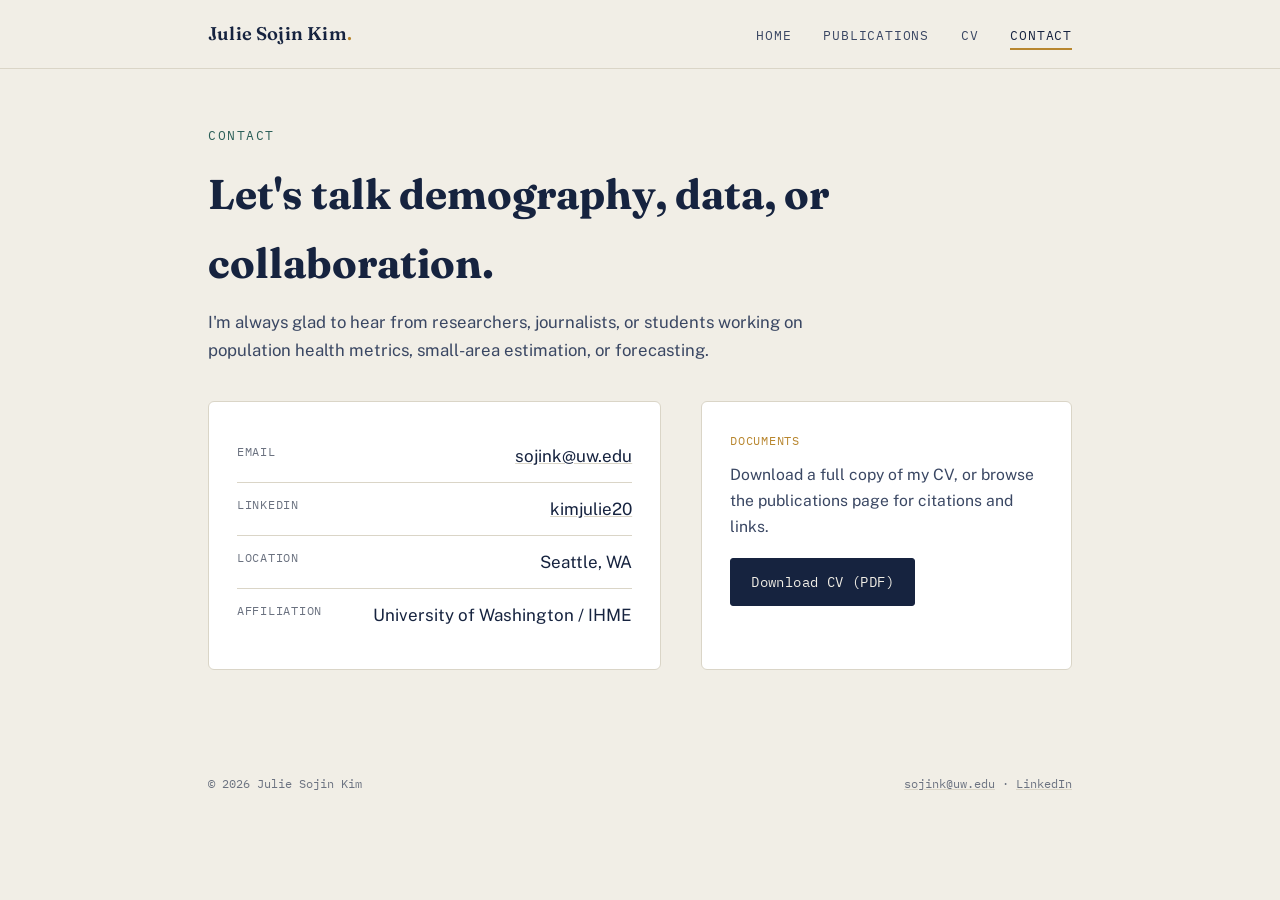
==== contact.html @ de845c41 "Initial site" ====
<!doctype html>
<html lang="en">
<head>
<meta charset="utf-8">
<meta name="viewport" content="width=device-width, initial-scale=1">
<title>Contact — Julie Sojin Kim</title>
<meta name="description" content="Get in touch with Julie Sojin Kim.">
<link rel="preconnect" href="https://fonts.googleapis.com">
<link rel="preconnect" href="https://fonts.gstatic.com" crossorigin>
<link href="https://fonts.googleapis.com/css2?family=Fraunces:ital,opsz,wght@0,9..144,500;0,9..144,600;1,9..144,500&family=Public+Sans:wght@400;500;600&family=IBM+Plex+Mono:wght@400;500&display=swap" rel="stylesheet">
<link rel="stylesheet" href="assets/css/style.css">
</head>
<body>
<a class="skip-link" href="#main">Skip to content</a>

<header class="site-header">
  <div class="wrap">
    <a class="brand" href="index.html">Julie Sojin Kim<span>.</span></a>
    <button class="nav-toggle" aria-expanded="false" aria-controls="main-nav">Menu</button>
    <nav class="main-nav" id="main-nav">
      <ul>
        <li><a href="index.html">Home</a></li>
        <li><a href="publications.html">Publications</a></li>
        <li><a href="cv.html">CV</a></li>
        <li><a href="contact.html" aria-current="page">Contact</a></li>
      </ul>
    </nav>
  </div>
</header>

<main id="main">
  <section class="section" style="padding-top:56px;">
    <div class="wrap">
      <p class="eyebrow">Contact</p>
      <h1 style="font-family:var(--font-display); font-size:clamp(2rem,4vw,2.6rem); margin:0 0 12px;">Let's talk demography, data, or collaboration.</h1>
      <p class="lede">I'm always glad to hear from researchers, journalists, or students working on population health metrics, small-area estimation, or forecasting.</p>

      <div class="contact-grid" style="margin-top:36px;">
        <div class="contact-card">
          <ul class="contact-list">
            <li><span class="label">Email</span><span class="value"><a href="mailto:sojink@uw.edu">sojink@uw.edu</a></span></li>
            <li><span class="label">LinkedIn</span><span class="value"><a href="https://www.linkedin.com/in/kimjulie20" target="_blank" rel="noopener">kimjulie20</a></span></li>
            <li><span class="label">Location</span><span class="value">Seattle, WA</span></li>
            <li><span class="label">Affiliation</span><span class="value">University of Washington / IHME</span></li>
          </ul>
        </div>
        <div class="contact-card">
          <p style="margin:0 0 12px; font-family:var(--font-mono); font-size:0.78rem; letter-spacing:0.06em; text-transform:uppercase; color:var(--gold);">Documents</p>
          <p class="lede" style="font-size:0.98rem; margin-bottom:18px;">Download a full copy of my CV, or browse the publications page for citations and links.</p>
          <a class="btn btn-primary" href="assets/cv/Julie_Sojin_Kim_CV.pdf">Download CV (PDF)</a>
        </div>
      </div>
    </div>
  </section>
</main>

<footer class="site-footer">
  <div class="wrap">
    <span>© 2026 Julie Sojin Kim</span>
    <span><a href="mailto:sojink@uw.edu">sojink@uw.edu</a> · <a href="https://www.linkedin.com/in/kimjulie20" target="_blank" rel="noopener">LinkedIn</a></span>
  </div>
</footer>

<script src="assets/js/main.js"></script>
</body>
</html>
---- assets/css/style.css ----
/* ============================================================
   Julie Sojin Kim — academic site
   Tokens
   ============================================================ */
:root {
  --ink: #16233F;
  --ink-soft: #3A4763;
  --paper: #F1EEE6;
  --paper-raise: #FFFFFF;
  --gold: #B8862E;
  --gold-soft: #E4CFA0;
  --teal: #2B5F58;
  --teal-soft: #CFE0DB;
  --line: #DAD5C7;
  --muted: #6B7280;
  --shadow: 0 1px 2px rgba(22,35,63,0.06), 0 8px 24px rgba(22,35,63,0.06);

  --font-display: "Fraunces", "Iowan Old Style", serif;
  --font-body: "Public Sans", -apple-system, BlinkMacSystemFont, "Segoe UI", sans-serif;
  --font-mono: "IBM Plex Mono", ui-monospace, SFMono-Regular, monospace;

  --maxw: 920px;
}

* { box-sizing: border-box; }
html { scroll-behavior: smooth; }

body {
  margin: 0;
  background: var(--paper);
  color: var(--ink);
  font-family: var(--font-body);
  font-size: 17px;
  line-height: 1.65;
  -webkit-font-smoothing: antialiased;
}

img { max-width: 100%; display: block; }
a { color: inherit; }

.wrap {
  max-width: var(--maxw);
  margin: 0 auto;
  padding: 0 28px;
}

/* ============================================================
   Skip link / focus
   ============================================================ */
.skip-link {
  position: absolute;
  left: -999px;
  top: 0;
  background: var(--ink);
  color: var(--paper);
  padding: 10px 16px;
  z-index: 100;
}
.skip-link:focus { left: 12px; top: 12px; }

:focus-visible {
  outline: 2px solid var(--teal);
  outline-offset: 3px;
}

/* ============================================================
   Header / nav
   ============================================================ */
.site-header {
  position: sticky;
  top: 0;
  z-index: 40;
  background: rgba(241,238,230,0.92);
  backdrop-filter: saturate(140%) blur(6px);
  border-bottom: 1px solid var(--line);
}

.site-header .wrap {
  display: flex;
  align-items: center;
  justify-content: space-between;
  height: 68px;
}

.brand {
  font-family: var(--font-display);
  font-weight: 600;
  font-size: 1.15rem;
  letter-spacing: 0.01em;
  text-decoration: none;
  color: var(--ink);
  white-space: nowrap;
}
.brand span { color: var(--gold); }

.nav-toggle {
  display: none;
  background: none;
  border: 1px solid var(--line);
  border-radius: 6px;
  padding: 8px 10px;
  font-family: var(--font-mono);
  font-size: 0.85rem;
  cursor: pointer;
  color: var(--ink);
}

.main-nav ul {
  display: flex;
  gap: 2rem;
  list-style: none;
  margin: 0;
  padding: 0;
}

.main-nav a {
  text-decoration: none;
  font-family: var(--font-mono);
  font-size: 0.82rem;
  letter-spacing: 0.06em;
  text-transform: uppercase;
  color: var(--ink-soft);
  padding-bottom: 4px;
  border-bottom: 2px solid transparent;
  transition: border-color 0.15s ease, color 0.15s ease;
}
.main-nav a:hover,
.main-nav a[aria-current="page"] {
  color: var(--ink);
  border-color: var(--gold);
}

/* ============================================================
   Hero + signature chart motif
   ============================================================ */
.hero {
  position: relative;
  padding: 88px 0 72px;
  overflow: hidden;
  border-bottom: 1px solid var(--line);
}

.hero-chart {
  position: absolute;
  inset: 0;
  width: 100%;
  height: 100%;
  z-index: 0;
  opacity: 0.55;
}

.hero .wrap { position: relative; z-index: 1; }

.eyebrow {
  font-family: var(--font-mono);
  font-size: 0.8rem;
  letter-spacing: 0.12em;
  text-transform: uppercase;
  color: var(--teal);
  margin: 0 0 14px;
}

.hero h1 {
  font-family: var(--font-display);
  font-weight: 600;
  font-size: clamp(2.6rem, 6vw, 4.2rem);
  line-height: 1.02;
  letter-spacing: -0.01em;
  margin: 0 0 18px;
}

.hero-tagline {
  font-size: 1.15rem;
  color: var(--ink-soft);
  max-width: 56ch;
  margin: 0 0 28px;
}

.hero-meta {
  display: flex;
  flex-wrap: wrap;
  gap: 10px 28px;
  font-family: var(--font-mono);
  font-size: 0.88rem;
  color: var(--muted);
  margin-bottom: 32px;
}
.hero-meta a { text-decoration: underline; text-decoration-color: var(--line); text-underline-offset: 3px; }
.hero-meta a:hover { text-decoration-color: var(--gold); }

.hero-cta { display: flex; flex-wrap: wrap; gap: 14px; }

.btn {
  display: inline-flex;
  align-items: center;
  gap: 8px;
  font-family: var(--font-mono);
  font-size: 0.85rem;
  letter-spacing: 0.03em;
  text-decoration: none;
  padding: 12px 20px;
  border-radius: 3px;
  border: 1px solid var(--ink);
  transition: transform 0.12s ease, background 0.15s ease, color 0.15s ease;
}
.btn-primary { background: var(--ink); color: var(--paper); }
.btn-primary:hover { background: var(--teal); border-color: var(--teal); transform: translateY(-1px); }
.btn-ghost { background: transparent; color: var(--ink); }
.btn-ghost:hover { background: var(--paper-raise); transform: translateY(-1px); }

.chart-caption {
  position: absolute;
  bottom: 18px;
  right: 28px;
  font-family: var(--font-mono);
  font-size: 0.68rem;
  color: var(--muted);
  opacity: 0.7;
  z-index: 1;
}

/* ============================================================
   Sections
   ============================================================ */
.section {
  padding: 64px 0;
  border-bottom: 1px solid var(--line);
}
.section:last-of-type { border-bottom: none; }
.section-alt { background: rgba(255,255,255,0.4); }

.section-head {
  display: flex;
  align-items: baseline;
  justify-content: space-between;
  gap: 20px;
  margin-bottom: 32px;
}

.section-head h2 {
  font-family: var(--font-display);
  font-weight: 600;
  font-size: 1.9rem;
  margin: 0;
}

.section-head .section-note {
  font-family: var(--font-mono);
  font-size: 0.78rem;
  color: var(--muted);
  white-space: nowrap;
}

.lede {
  font-size: 1.05rem;
  color: var(--ink-soft);
  max-width: 66ch;
  margin: 0 0 8px;
}

/* ============================================================
   Research interests grid
   ============================================================ */
.interests-grid {
  display: grid;
  grid-template-columns: 1fr 1fr;
  gap: 24px;
}
.interest-card {
  background: var(--paper-raise);
  border: 1px solid var(--line);
  border-radius: 6px;
  padding: 24px;
}
.interest-card h3 {
  font-family: var(--font-mono);
  font-size: 0.78rem;
  letter-spacing: 0.08em;
  text-transform: uppercase;
  color: var(--gold);
  margin: 0 0 12px;
}
.interest-card p { margin: 0; color: var(--ink-soft); }

/* ============================================================
   Cards: publications / positions / education
   ============================================================ */
.pub-list, .card-list {
  list-style: none;
  margin: 0;
  padding: 0;
  display: flex;
  flex-direction: column;
  gap: 18px;
}

.pub {
  padding: 20px 22px;
  background: var(--paper-raise);
  border: 1px solid var(--line);
  border-radius: 6px;
  position: relative;
}
.pub-year {
  font-family: var(--font-mono);
  font-size: 0.78rem;
  color: var(--teal);
  display: inline-block;
  margin-bottom: 6px;
}
.pub-title { font-weight: 600; margin: 0 0 6px; }
.pub-meta { color: var(--muted); font-size: 0.92rem; margin: 0; }
.pub-meta em { font-style: italic; color: var(--ink-soft); }
.badge {
  display: inline-block;
  font-family: var(--font-mono);
  font-size: 0.66rem;
  letter-spacing: 0.06em;
  text-transform: uppercase;
  color: var(--gold);
  border: 1px solid var(--gold-soft);
  background: #FBF6EC;
  padding: 2px 8px;
  border-radius: 999px;
  margin-left: 8px;
  vertical-align: middle;
}

.wip-list {
  list-style: none;
  margin: 0;
  padding: 0;
  display: flex;
  flex-direction: column;
  gap: 14px;
}
.wip-list li {
  padding-left: 20px;
  position: relative;
  color: var(--ink-soft);
}
.wip-list li::before {
  content: "";
  position: absolute;
  left: 0;
  top: 10px;
  width: 8px;
  height: 1px;
  background: var(--gold);
}

/* ============================================================
   Timeline (positions / education)
   ============================================================ */
.timeline {
  list-style: none;
  margin: 0;
  padding: 0;
  border-left: 1px solid var(--line);
}
.timeline li {
  position: relative;
  padding: 4px 0 28px 28px;
}
.timeline li::before {
  content: "";
  position: absolute;
  left: -5px;
  top: 10px;
  width: 9px;
  height: 9px;
  border-radius: 50%;
  background: var(--paper);
  border: 2px solid var(--teal);
}
.timeline li:last-child { padding-bottom: 4px; }

.tl-date {
  font-family: var(--font-mono);
  font-size: 0.78rem;
  color: var(--teal);
  display: block;
  margin-bottom: 4px;
}
.tl-org { font-weight: 600; margin: 0 0 2px; }
.tl-loc { color: var(--muted); font-size: 0.88rem; margin: 0 0 8px; }
.tl-detail { margin: 0 0 4px; color: var(--ink-soft); }
.tl-detail:last-child { margin-bottom: 0; }
.tl-sup { color: var(--muted); font-size: 0.85rem; font-style: italic; }

/* ============================================================
   Tables (awards / teaching)
   ============================================================ */
.data-table {
  width: 100%;
  border-collapse: collapse;
  font-size: 0.94rem;
}
.data-table th {
  text-align: left;
  font-family: var(--font-mono);
  font-size: 0.72rem;
  letter-spacing: 0.06em;
  text-transform: uppercase;
  color: var(--muted);
  padding: 0 14px 10px 0;
  border-bottom: 1px solid var(--line);
}
.data-table td {
  padding: 14px 14px 14px 0;
  border-bottom: 1px solid var(--line);
  vertical-align: top;
}
.data-table tr:last-child td { border-bottom: none; }
.data-table .amt, .data-table .yr { font-family: var(--font-mono); color: var(--ink-soft); white-space: nowrap; }
.data-table .org { color: var(--muted); font-size: 0.88rem; }

/* ============================================================
   CV page extras
   ============================================================ */
.cv-toolbar {
  display: flex;
  justify-content: space-between;
  align-items: center;
  flex-wrap: wrap;
  gap: 16px;
  margin-bottom: 8px;
}

.cv-subnav {
  display: flex;
  flex-wrap: wrap;
  gap: 8px 18px;
  font-family: var(--font-mono);
  font-size: 0.76rem;
  padding: 14px 0 40px;
  border-bottom: 1px solid var(--line);
}
.cv-subnav a { text-decoration: none; color: var(--muted); }
.cv-subnav a:hover { color: var(--teal); }

/* ============================================================
   Contact page
   ============================================================ */
.contact-grid {
  display: grid;
  grid-template-columns: 1.1fr 0.9fr;
  gap: 40px;
}
.contact-card {
  background: var(--paper-raise);
  border: 1px solid var(--line);
  border-radius: 6px;
  padding: 28px;
}
.contact-list { list-style: none; margin: 0; padding: 0; }
.contact-list li { padding: 12px 0; border-bottom: 1px solid var(--line); display: flex; justify-content: space-between; gap: 16px; }
.contact-list li:last-child { border-bottom: none; }
.contact-list .label { font-family: var(--font-mono); font-size: 0.76rem; text-transform: uppercase; letter-spacing: 0.06em; color: var(--muted); }
.contact-list .value a { text-decoration: underline; text-decoration-color: var(--line); }
.contact-list .value a:hover { text-decoration-color: var(--gold); }

.reflist {
  list-style: none;
  margin: 0;
  padding: 0;
  display: flex;
  flex-direction: column;
  gap: 16px;
}
.reflist li { border-bottom: 1px solid var(--line); padding-bottom: 14px; }
.reflist li:last-child { border: none; padding-bottom: 0; }
.ref-name { font-weight: 600; margin: 0; }
.ref-role { font-family: var(--font-mono); font-size: 0.74rem; color: var(--gold); text-transform: uppercase; letter-spacing: 0.05em; }
.ref-org { color: var(--muted); font-size: 0.9rem; margin: 2px 0 0; }

/* ============================================================
   Footer
   ============================================================ */
.site-footer {
  padding: 40px 0 60px;
}
.site-footer .wrap {
  display: flex;
  justify-content: space-between;
  align-items: center;
  flex-wrap: wrap;
  gap: 12px;
  font-family: var(--font-mono);
  font-size: 0.76rem;
  color: var(--muted);
}
.site-footer a { text-decoration: underline; text-decoration-color: var(--line); }
.site-footer a:hover { text-decoration-color: var(--gold); }

/* ============================================================
   Responsive
   ============================================================ */
@media (max-width: 760px) {
  .interests-grid { grid-template-columns: 1fr; }
  .contact-grid { grid-template-columns: 1fr; }
  .nav-toggle { display: inline-block; }
  .main-nav {
    position: absolute;
    top: 68px;
    left: 0;
    right: 0;
    background: var(--paper);
    border-bottom: 1px solid var(--line);
    display: none;
  }
  .main-nav.open { display: block; }
  .main-nav ul { flex-direction: column; gap: 0; padding: 8px 28px 18px; }
  .main-nav a { display: block; padding: 12px 0; border-bottom: 1px solid var(--line); }
  .data-table { font-size: 0.86rem; }
}

@media (prefers-reduced-motion: reduce) {
  html { scroll-behavior: auto; }
  * { animation: none !important; transition: none !important; }
}

/* ============================================================
   Print (used by cv-print.html)
   ============================================================ */
@media print {
  .site-header, .site-footer, .hero-chart, .chart-caption, .cv-subnav { display: none !important; }
  body { background: #fff; font-size: 12px; }
}
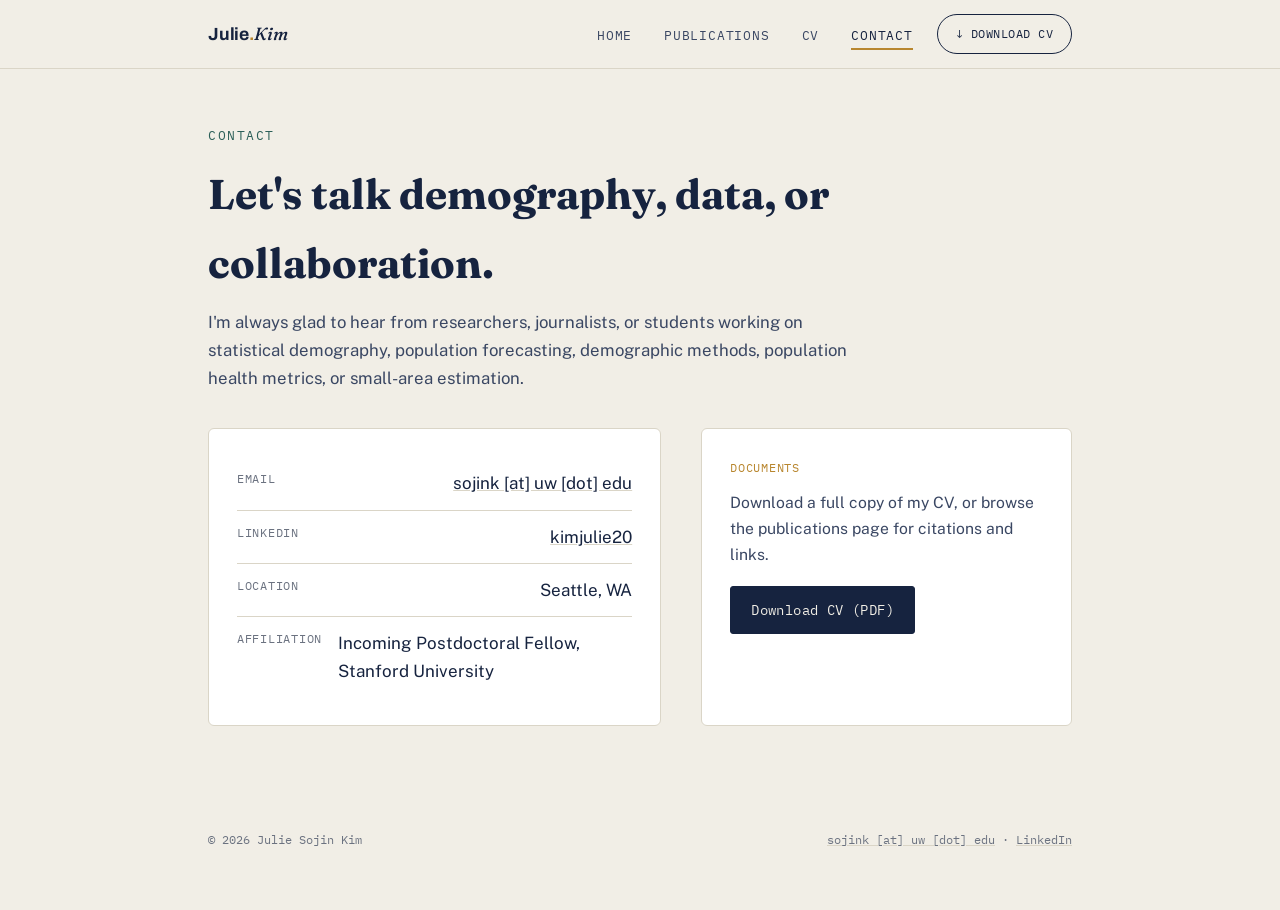
==== commit 8d56f033: "Redesign in devashish.design-inspired format" ====
--- a/contact.html
+++ b/contact.html
@@ -7,7 +7,7 @@
 <meta name="description" content="Get in touch with Julie Sojin Kim.">
 <link rel="preconnect" href="https://fonts.googleapis.com">
 <link rel="preconnect" href="https://fonts.gstatic.com" crossorigin>
-<link href="https://fonts.googleapis.com/css2?family=Fraunces:ital,opsz,wght@0,9..144,500;0,9..144,600;1,9..144,500&family=Public+Sans:wght@400;500;600&family=IBM+Plex+Mono:wght@400;500&display=swap" rel="stylesheet">
+<link href="https://fonts.googleapis.com/css2?family=Archivo:wght@700;900&family=Fraunces:ital,opsz,wght@0,9..144,500;0,9..144,600;1,9..144,500;1,9..144,600&family=Public+Sans:wght@400;500;600&family=IBM+Plex+Mono:wght@400;500&display=swap" rel="stylesheet">
 <link rel="stylesheet" href="assets/css/style.css">
 </head>
 <body>
@@ -15,16 +15,19 @@
 
 <header class="site-header">
   <div class="wrap">
-    <a class="brand" href="index.html">Julie Sojin Kim<span>.</span></a>
-    <button class="nav-toggle" aria-expanded="false" aria-controls="main-nav">Menu</button>
-    <nav class="main-nav" id="main-nav">
-      <ul>
-        <li><a href="index.html">Home</a></li>
-        <li><a href="publications.html">Publications</a></li>
-        <li><a href="cv.html">CV</a></li>
-        <li><a href="contact.html" aria-current="page">Contact</a></li>
-      </ul>
-    </nav>
+    <a class="brand" href="index.html">Julie<span class="dot">.</span><span class="brand-italic">Kim</span></a>
+    <div class="header-right">
+      <button class="nav-toggle" aria-expanded="false" aria-controls="main-nav">Menu</button>
+      <nav class="main-nav" id="main-nav">
+        <ul>
+          <li><a href="index.html">Home</a></li>
+          <li><a href="publications.html">Publications</a></li>
+          <li><a href="cv.html">CV</a></li>
+          <li><a href="contact.html" aria-current="page">Contact</a></li>
+        </ul>
+      </nav>
+      <a class="nav-cta" href="assets/cv/Julie_Sojin_Kim_CV.pdf">↓ Download CV</a>
+    </div>
   </div>
 </header>
 
@@ -33,15 +36,15 @@
     <div class="wrap">
       <p class="eyebrow">Contact</p>
       <h1 style="font-family:var(--font-display); font-size:clamp(2rem,4vw,2.6rem); margin:0 0 12px;">Let's talk demography, data, or collaboration.</h1>
-      <p class="lede">I'm always glad to hear from researchers, journalists, or students working on population health metrics, small-area estimation, or forecasting.</p>
+      <p class="lede">I'm always glad to hear from researchers, journalists, or students working on statistical demography, population forecasting, demographic methods, population health metrics, or small-area estimation.</p>
 
       <div class="contact-grid" style="margin-top:36px;">
         <div class="contact-card">
           <ul class="contact-list">
-            <li><span class="label">Email</span><span class="value"><a href="mailto:sojink@uw.edu">sojink@uw.edu</a></span></li>
+            <li><span class="label">Email</span><span class="value"><a href="mailto:sojink@uw.edu">sojink [at] uw [dot] edu</a></span></li>
             <li><span class="label">LinkedIn</span><span class="value"><a href="https://www.linkedin.com/in/kimjulie20" target="_blank" rel="noopener">kimjulie20</a></span></li>
             <li><span class="label">Location</span><span class="value">Seattle, WA</span></li>
-            <li><span class="label">Affiliation</span><span class="value">University of Washington / IHME</span></li>
+            <li><span class="label">Affiliation</span><span class="value">Incoming Postdoctoral Fellow, Stanford University</span></li>
           </ul>
         </div>
         <div class="contact-card">
@@ -57,7 +60,7 @@
 <footer class="site-footer">
   <div class="wrap">
     <span>© 2026 Julie Sojin Kim</span>
-    <span><a href="mailto:sojink@uw.edu">sojink@uw.edu</a> · <a href="https://www.linkedin.com/in/kimjulie20" target="_blank" rel="noopener">LinkedIn</a></span>
+    <span><a href="mailto:sojink@uw.edu">sojink [at] uw [dot] edu</a> · <a href="https://www.linkedin.com/in/kimjulie20" target="_blank" rel="noopener">LinkedIn</a></span>
   </div>
 </footer>
 
--- a/assets/css/style.css
+++ b/assets/css/style.css
@@ -16,6 +16,7 @@
   --shadow: 0 1px 2px rgba(22,35,63,0.06), 0 8px 24px rgba(22,35,63,0.06);
 
   --font-display: "Fraunces", "Iowan Old Style", serif;
+  --font-heavy: "Archivo", "Public Sans", sans-serif;
   --font-body: "Public Sans", -apple-system, BlinkMacSystemFont, "Segoe UI", sans-serif;
   --font-mono: "IBM Plex Mono", ui-monospace, SFMono-Regular, monospace;
 
@@ -79,19 +80,46 @@
   display: flex;
   align-items: center;
   justify-content: space-between;
+  gap: 20px;
   height: 68px;
 }
 
 .brand {
-  font-family: var(--font-display);
-  font-weight: 600;
-  font-size: 1.15rem;
-  letter-spacing: 0.01em;
+  font-family: var(--font-heavy);
+  font-weight: 700;
+  font-size: 1.1rem;
+  letter-spacing: -0.01em;
   text-decoration: none;
   color: var(--ink);
   white-space: nowrap;
 }
-.brand span { color: var(--gold); }
+.brand .brand-italic {
+  font-family: var(--font-display);
+  font-style: italic;
+  font-weight: 500;
+  letter-spacing: 0;
+}
+.brand span.dot { color: var(--gold); }
+
+.header-right { display: flex; align-items: center; gap: 24px; }
+
+.nav-cta {
+  display: inline-flex;
+  align-items: center;
+  gap: 7px;
+  font-family: var(--font-mono);
+  font-size: 0.76rem;
+  letter-spacing: 0.04em;
+  text-transform: uppercase;
+  padding: 9px 18px;
+  border-radius: 999px;
+  border: 1px solid var(--ink);
+  color: var(--ink);
+  text-decoration: none;
+  white-space: nowrap;
+  transition: background 0.15s ease, color 0.15s ease;
+}
+.nav-cta:hover { background: var(--ink); color: var(--paper); }
 
 .nav-toggle {
   display: none;
@@ -220,6 +248,198 @@
 }
 
 /* ============================================================
+   Big bold headline (heavy sans + italic serif accent)
+   ============================================================ */
+.headline-big {
+  font-family: var(--font-heavy);
+  font-weight: 900;
+  text-transform: uppercase;
+  line-height: 0.92;
+  letter-spacing: -0.015em;
+  margin: 0 0 28px;
+  color: var(--ink);
+  font-size: clamp(2.6rem, 7vw, 5.2rem);
+}
+.headline-big .accent {
+  font-family: var(--font-display);
+  font-style: italic;
+  font-weight: 500;
+  text-transform: none;
+  color: var(--gold);
+  letter-spacing: -0.01em;
+}
+
+.intro-row {
+  display: flex;
+  align-items: flex-start;
+  gap: 16px;
+  max-width: 60ch;
+  margin-bottom: 28px;
+}
+.avatar-monogram {
+  flex: none;
+  width: 48px;
+  height: 48px;
+  border-radius: 50%;
+  background: var(--ink);
+  color: var(--paper);
+  font-family: var(--font-mono);
+  font-size: 0.82rem;
+  letter-spacing: 0.02em;
+  display: flex;
+  align-items: center;
+  justify-content: center;
+  margin-top: 2px;
+}
+.intro-row p {
+  margin: 0;
+  font-size: 1.05rem;
+  color: var(--ink-soft);
+  line-height: 1.6;
+}
+.intro-row p b { color: var(--ink); }
+
+/* ============================================================
+   Mixed-font section headings (bold sans + italic serif)
+   ============================================================ */
+.mixed-heading {
+  font-size: 1.9rem;
+  margin: 0;
+  line-height: 1.1;
+}
+.mixed-heading .mh-bold {
+  font-family: var(--font-heavy);
+  font-weight: 900;
+  color: var(--ink);
+}
+.mixed-heading .mh-italic {
+  font-family: var(--font-display);
+  font-style: italic;
+  font-weight: 500;
+  color: var(--gold);
+}
+
+/* ============================================================
+   Status badge pill
+   ============================================================ */
+.badge-pill {
+  display: inline-flex;
+  align-items: center;
+  gap: 8px;
+  font-family: var(--font-mono);
+  font-size: 0.72rem;
+  letter-spacing: 0.06em;
+  text-transform: uppercase;
+  padding: 8px 16px;
+  border-radius: 999px;
+  background: rgba(43,95,88,0.12);
+  color: var(--teal);
+  margin-bottom: 20px;
+}
+.badge-pill .dot {
+  width: 7px;
+  height: 7px;
+  border-radius: 50%;
+  background: var(--teal);
+  display: inline-block;
+}
+
+/* ============================================================
+   Case-study style cards (for selected research)
+   ============================================================ */
+.case-grid {
+  display: grid;
+  grid-template-columns: 1fr 1fr;
+  gap: 24px;
+}
+.case-card {
+  background: var(--paper-raise);
+  border: 1px solid var(--line);
+  border-radius: 10px;
+  padding: 28px;
+  transition: transform 0.18s ease, box-shadow 0.18s ease;
+}
+.case-card:hover {
+  transform: translateY(-4px);
+  box-shadow: var(--shadow);
+}
+.case-eyebrow {
+  font-family: var(--font-mono);
+  font-size: 0.7rem;
+  letter-spacing: 0.08em;
+  text-transform: uppercase;
+  color: var(--gold);
+  margin: 0 0 10px;
+}
+.case-title {
+  font-family: var(--font-display);
+  font-weight: 600;
+  font-size: 1.2rem;
+  line-height: 1.3;
+  margin: 0 0 10px;
+}
+.case-desc {
+  color: var(--ink-soft);
+  font-size: 0.95rem;
+  margin: 0 0 14px;
+}
+.case-card .pubmed-link { margin-top: 2px; }
+
+/* ============================================================
+   Closing CTA panel (colored block)
+   ============================================================ */
+.cta-panel {
+  background: var(--ink);
+  color: var(--paper);
+  padding: 72px 0;
+}
+.cta-panel .badge-pill {
+  background: rgba(241,238,230,0.12);
+  color: var(--gold-soft);
+}
+.cta-panel .badge-pill .dot { background: var(--gold-soft); }
+.cta-panel .mixed-heading .mh-bold { color: var(--paper); }
+.cta-panel .mixed-heading { font-size: clamp(1.9rem, 4vw, 2.8rem); margin-bottom: 32px; }
+.cta-grid {
+  display: grid;
+  grid-template-columns: 1fr 1fr;
+  gap: 32px;
+  align-items: end;
+}
+.cta-contact-list {
+  list-style: none;
+  margin: 0;
+  padding: 0;
+  display: flex;
+  flex-direction: column;
+  gap: 14px;
+}
+.cta-contact-list li a {
+  display: flex;
+  align-items: center;
+  gap: 14px;
+  text-decoration: none;
+  color: var(--paper);
+  font-family: var(--font-mono);
+  font-size: 0.92rem;
+  padding: 10px 0;
+  border-bottom: 1px solid rgba(241,238,230,0.16);
+}
+.cta-contact-list li a:hover .cta-icon { background: var(--gold); color: var(--ink); }
+.cta-icon {
+  flex: none;
+  width: 34px;
+  height: 34px;
+  border-radius: 8px;
+  background: rgba(241,238,230,0.12);
+  display: flex;
+  align-items: center;
+  justify-content: center;
+  font-size: 0.9rem;
+  transition: background 0.15s ease, color 0.15s ease;
+}
+
+/* ============================================================
    Sections
    ============================================================ */
 .section {
@@ -311,6 +531,22 @@
 .pub-title { font-weight: 600; margin: 0 0 6px; }
 .pub-meta { color: var(--muted); font-size: 0.92rem; margin: 0; }
 .pub-meta em { font-style: italic; color: var(--ink-soft); }
+.pub-links { margin: 8px 0 0; }
+.pubmed-link {
+  display: inline-flex;
+  align-items: center;
+  gap: 5px;
+  font-family: var(--font-mono);
+  font-size: 0.72rem;
+  letter-spacing: 0.04em;
+  text-transform: uppercase;
+  color: var(--teal);
+  text-decoration: none;
+  border: 1px solid var(--teal-soft);
+  border-radius: 4px;
+  padding: 3px 9px;
+}
+.pubmed-link:hover { background: var(--teal-soft); }
 .badge {
   display: inline-block;
   font-family: var(--font-mono);
@@ -499,6 +735,10 @@
 @media (max-width: 760px) {
   .interests-grid { grid-template-columns: 1fr; }
   .contact-grid { grid-template-columns: 1fr; }
+  .case-grid { grid-template-columns: 1fr; }
+  .cta-grid { grid-template-columns: 1fr; gap: 40px; }
+  .section-head { flex-direction: column; align-items: flex-start; gap: 8px; }
+  .nav-cta { display: none; }
   .nav-toggle { display: inline-block; }
   .main-nav {
     position: absolute;
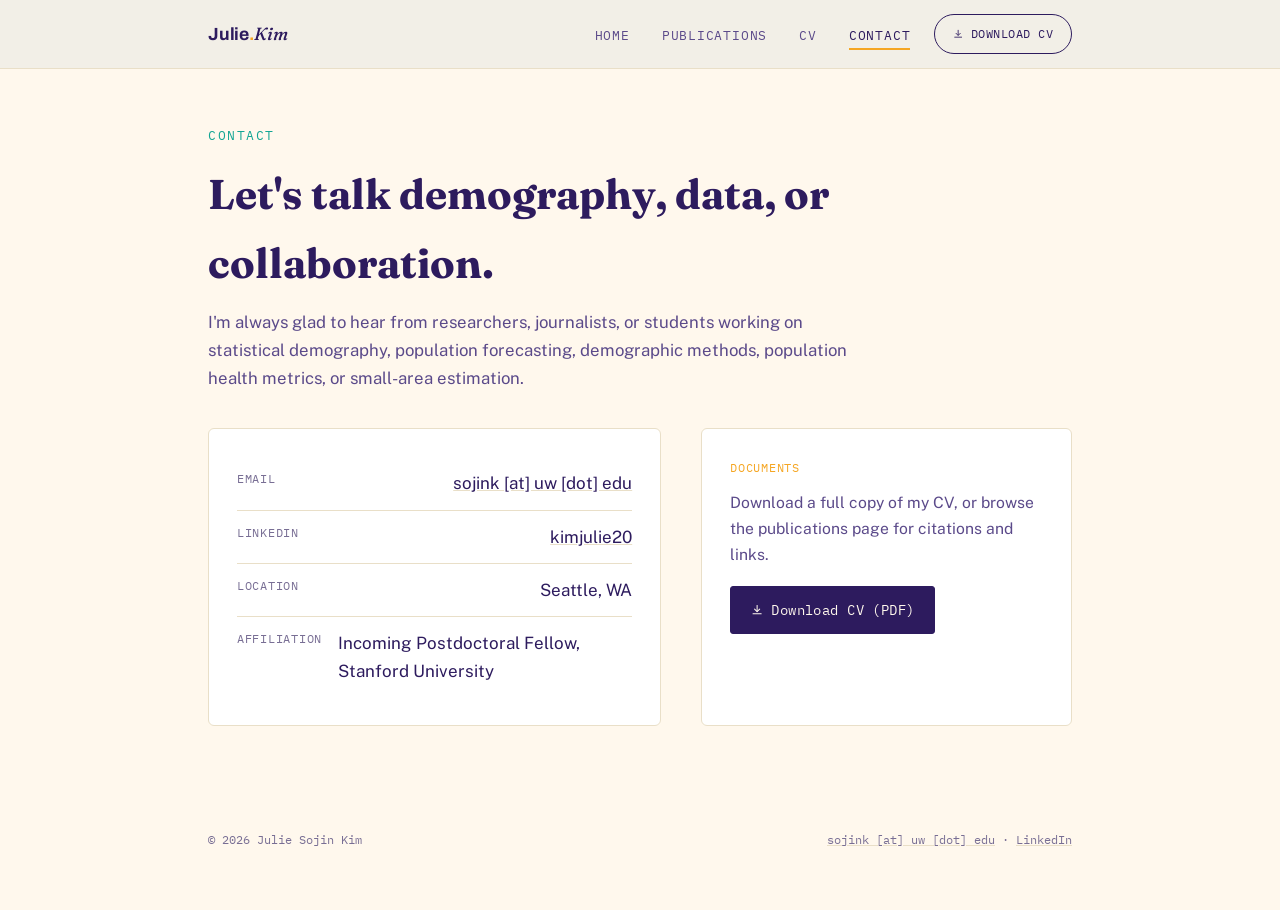
==== commit 835519db: "Modernize color palette, add drag interaction and real icons" ====
--- a/contact.html
+++ b/contact.html
@@ -26,7 +26,7 @@
           <li><a href="contact.html" aria-current="page">Contact</a></li>
         </ul>
       </nav>
-      <a class="nav-cta" href="assets/cv/Julie_Sojin_Kim_CV.pdf">↓ Download CV</a>
+      <a class="nav-cta" href="assets/cv/Julie_Sojin_Kim_CV.pdf"><svg class="icon-inline" viewBox="0 0 24 24" fill="none" xmlns="http://www.w3.org/2000/svg" aria-hidden="true"><path d="M12 3v11" stroke="currentColor" stroke-width="2" stroke-linecap="round"/><path d="M7 10l5 5 5-5" stroke="currentColor" stroke-width="2" stroke-linecap="round" stroke-linejoin="round"/><path d="M4 19h16" stroke="currentColor" stroke-width="2" stroke-linecap="round"/></svg> Download CV</a>
     </div>
   </div>
 </header>
@@ -50,7 +50,7 @@
         <div class="contact-card">
           <p style="margin:0 0 12px; font-family:var(--font-mono); font-size:0.78rem; letter-spacing:0.06em; text-transform:uppercase; color:var(--gold);">Documents</p>
           <p class="lede" style="font-size:0.98rem; margin-bottom:18px;">Download a full copy of my CV, or browse the publications page for citations and links.</p>
-          <a class="btn btn-primary" href="assets/cv/Julie_Sojin_Kim_CV.pdf">Download CV (PDF)</a>
+          <a class="btn btn-primary" href="assets/cv/Julie_Sojin_Kim_CV.pdf"><svg class="icon-inline" viewBox="0 0 24 24" fill="none" xmlns="http://www.w3.org/2000/svg" aria-hidden="true"><path d="M12 3v11" stroke="currentColor" stroke-width="2" stroke-linecap="round"/><path d="M7 10l5 5 5-5" stroke="currentColor" stroke-width="2" stroke-linecap="round" stroke-linejoin="round"/><path d="M4 19h16" stroke="currentColor" stroke-width="2" stroke-linecap="round"/></svg> Download CV (PDF)</a>
         </div>
       </div>
     </div>
--- a/assets/css/style.css
+++ b/assets/css/style.css
@@ -3,17 +3,19 @@
    Tokens
    ============================================================ */
 :root {
-  --ink: #16233F;
-  --ink-soft: #3A4763;
-  --paper: #F1EEE6;
+  --ink: #2D1B5E;
+  --ink-soft: #5B4A8A;
+  --paper: #FFF8ED;
   --paper-raise: #FFFFFF;
-  --gold: #B8862E;
-  --gold-soft: #E4CFA0;
-  --teal: #2B5F58;
-  --teal-soft: #CFE0DB;
-  --line: #DAD5C7;
-  --muted: #6B7280;
-  --shadow: 0 1px 2px rgba(22,35,63,0.06), 0 8px 24px rgba(22,35,63,0.06);
+  --gold: #F5A623;
+  --gold-soft: #FBD98A;
+  --teal: #12A594;
+  --teal-soft: #B8EDE3;
+  --coral: #FF5A5F;
+  --coral-soft: #FFD6D3;
+  --line: #E9DFC8;
+  --muted: #786E94;
+  --shadow: 0 1px 2px rgba(45,27,94,0.08), 0 8px 24px rgba(45,27,94,0.08);
 
   --font-display: "Fraunces", "Iowan Old Style", serif;
   --font-heavy: "Archivo", "Public Sans", sans-serif;
@@ -179,6 +181,91 @@
 
 .hero .wrap { position: relative; z-index: 1; }
 
+.hero-grid {
+  display: grid;
+  grid-template-columns: 1.4fr 0.8fr;
+  gap: 40px;
+  align-items: center;
+}
+
+/* ============================================================
+   3D rotating data cube (hero graphic) — draggable + hover-spin
+   ============================================================ */
+.cube-scene {
+  position: relative;
+  width: 100%;
+  display: flex;
+  flex-direction: column;
+  align-items: center;
+  justify-content: center;
+}
+.cube-stage {
+  position: relative;
+  perspective: 900px;
+  width: 100%;
+  min-height: 225px;
+  display: flex;
+  align-items: center;
+  justify-content: center;
+  cursor: grab;
+  user-select: none;
+  touch-action: none;
+}
+.cube-stage.dragging { cursor: grabbing; }
+.cube {
+  width: 150px;
+  height: 150px;
+  position: relative;
+  transform-style: preserve-3d;
+}
+.cube-face {
+  position: absolute;
+  width: 150px;
+  height: 150px;
+  border: 1px solid rgba(22,35,63,0.3);
+  background-color: var(--paper-raise);
+  display: flex;
+  align-items: center;
+  justify-content: center;
+  padding: 14px;
+}
+.cube-face svg { width: 100%; height: 100%; }
+.cube-face.front  { background-color: var(--paper-raise); transform: translateZ(75px); }
+.cube-face.back   { background-color: var(--paper-raise); transform: rotateY(180deg) translateZ(75px); }
+.cube-face.right  { background-color: var(--paper-raise); transform: rotateY(90deg) translateZ(75px); }
+.cube-face.left   { background-color: var(--paper-raise); transform: rotateY(-90deg) translateZ(75px); }
+.cube-face.top    { background-color: var(--paper-raise); transform: rotateX(90deg) translateZ(75px); }
+.cube-face.bottom { background-color: var(--paper-raise); transform: rotateX(-90deg) translateZ(75px); }
+
+.drag-arrow {
+  position: absolute;
+  top: -46px;
+  left: 50%;
+  margin-left: 30px;
+  width: 54px;
+  height: 54px;
+  color: var(--muted);
+  opacity: 0.75;
+  pointer-events: none;
+  animation: arrow-bob 2.2s ease-in-out infinite;
+}
+@keyframes arrow-bob {
+  0%, 100% { transform: translate(0, 0) rotate(0deg); }
+  50% { transform: translate(-3px, 3px) rotate(-6deg); }
+}
+
+.cube-caption {
+  margin-top: 18px;
+  font-family: var(--font-mono);
+  font-size: 0.78rem;
+  color: var(--muted);
+  text-align: center;
+  background: var(--paper);
+  padding: 4px 10px;
+  border-radius: 4px;
+}
+.cube-caption em { font-style: italic; color: var(--gold); }
+
 .eyebrow {
   font-family: var(--font-mono);
   font-size: 0.8rem;
@@ -232,9 +319,9 @@
   transition: transform 0.12s ease, background 0.15s ease, color 0.15s ease;
 }
 .btn-primary { background: var(--ink); color: var(--paper); }
-.btn-primary:hover { background: var(--teal); border-color: var(--teal); transform: translateY(-1px); }
+.btn-primary:hover { background: var(--teal); border-color: var(--teal); transform: translateY(-2px) rotate(-1deg); }
 .btn-ghost { background: transparent; color: var(--ink); }
-.btn-ghost:hover { background: var(--paper-raise); transform: translateY(-1px); }
+.btn-ghost:hover { background: var(--paper-raise); transform: translateY(-2px) rotate(1deg); }
 
 .chart-caption {
   position: absolute;
@@ -254,11 +341,11 @@
   font-family: var(--font-heavy);
   font-weight: 900;
   text-transform: uppercase;
-  line-height: 0.92;
+  line-height: 0.96;
   letter-spacing: -0.015em;
   margin: 0 0 28px;
   color: var(--ink);
-  font-size: clamp(2.6rem, 7vw, 5.2rem);
+  font-size: clamp(2.2rem, 4.4vw, 3.6rem);
 }
 .headline-big .accent {
   font-family: var(--font-display);
@@ -342,6 +429,11 @@
   border-radius: 50%;
   background: var(--teal);
   display: inline-block;
+  animation: dot-pulse 1.8s ease-in-out infinite;
+}
+@keyframes dot-pulse {
+  0%, 100% { transform: scale(1); opacity: 1; }
+  50% { transform: scale(1.5); opacity: 0.55; }
 }
 
 /* ============================================================
@@ -357,12 +449,26 @@
   border: 1px solid var(--line);
   border-radius: 10px;
   padding: 28px;
+  overflow: hidden;
   transition: transform 0.18s ease, box-shadow 0.18s ease;
 }
 .case-card:hover {
-  transform: translateY(-4px);
+  transform: translateY(-4px) rotate(-0.6deg);
   box-shadow: var(--shadow);
 }
+.case-visual {
+  width: 84px;
+  height: 56px;
+  margin: 0 0 16px;
+  transform: rotate(-6deg);
+  transition: transform 0.25s ease;
+  border: 1px solid var(--line);
+  border-radius: 6px;
+  background: var(--paper);
+  padding: 6px 8px;
+}
+.case-card:hover .case-visual { transform: rotate(0deg); }
+.case-visual svg { width: 100%; height: 100%; display: block; }
 .case-eyebrow {
   font-family: var(--font-mono);
   font-size: 0.7rem;
@@ -371,6 +477,7 @@
   color: var(--gold);
   margin: 0 0 10px;
 }
+.case-eyebrow-coral { color: var(--coral); }
 .case-title {
   font-family: var(--font-display);
   font-weight: 600;
@@ -394,10 +501,10 @@
   padding: 72px 0;
 }
 .cta-panel .badge-pill {
-  background: rgba(241,238,230,0.12);
-  color: var(--gold-soft);
-}
-.cta-panel .badge-pill .dot { background: var(--gold-soft); }
+  background: rgba(255,90,95,0.16);
+  color: var(--coral);
+}
+.cta-panel .badge-pill .dot { background: var(--coral); }
 .cta-panel .mixed-heading .mh-bold { color: var(--paper); }
 .cta-panel .mixed-heading { font-size: clamp(1.9rem, 4vw, 2.8rem); margin-bottom: 32px; }
 .cta-grid {
@@ -425,7 +532,7 @@
   padding: 10px 0;
   border-bottom: 1px solid rgba(241,238,230,0.16);
 }
-.cta-contact-list li a:hover .cta-icon { background: var(--gold); color: var(--ink); }
+.cta-contact-list li a:hover .cta-icon { background: var(--gold); color: var(--ink); transform: rotate(-6deg) scale(1.08); }
 .cta-icon {
   flex: none;
   width: 34px;
@@ -436,8 +543,9 @@
   align-items: center;
   justify-content: center;
   font-size: 0.9rem;
-  transition: background 0.15s ease, color 0.15s ease;
-}
+  transition: background 0.15s ease, color 0.15s ease, transform 0.2s ease;
+}
+.cta-icon svg { width: 18px; height: 18px; }
 
 /* ============================================================
    Sections
@@ -545,8 +653,16 @@
   border: 1px solid var(--teal-soft);
   border-radius: 4px;
   padding: 3px 9px;
-}
-.pubmed-link:hover { background: var(--teal-soft); }
+  transition: transform 0.15s ease, background 0.15s ease;
+}
+.pubmed-link:hover { background: var(--teal-soft); transform: rotate(-2deg); }
+.icon-inline {
+  width: 0.9em;
+  height: 0.9em;
+  vertical-align: -0.12em;
+  flex: none;
+}
+.nav-cta .icon-inline { width: 0.85em; height: 0.85em; }
 .badge {
   display: inline-block;
   font-family: var(--font-mono);
@@ -555,11 +671,16 @@
   text-transform: uppercase;
   color: var(--gold);
   border: 1px solid var(--gold-soft);
-  background: #FBF6EC;
+  background: #FFF3DC;
   padding: 2px 8px;
   border-radius: 999px;
   margin-left: 8px;
   vertical-align: middle;
+}
+.badge-coral {
+  color: var(--coral);
+  border-color: var(--coral-soft);
+  background: #FFEDEC;
 }
 
 .wip-list {
@@ -735,6 +856,17 @@
 @media (max-width: 760px) {
   .interests-grid { grid-template-columns: 1fr; }
   .contact-grid { grid-template-columns: 1fr; }
+  .hero-grid { grid-template-columns: 1fr; }
+  .cube-scene { order: -1; margin-bottom: 8px; }
+  .cube-stage { min-height: 170px; }
+  .cube { width: 110px; height: 110px; }
+  .cube-face { width: 110px; height: 110px; }
+  .cube-face.front, .cube-face.back { transform: translateZ(55px); }
+  .cube-face.back { transform: rotateY(180deg) translateZ(55px); }
+  .cube-face.right { transform: rotateY(90deg) translateZ(55px); }
+  .cube-face.left { transform: rotateY(-90deg) translateZ(55px); }
+  .cube-face.top { transform: rotateX(90deg) translateZ(55px); }
+  .cube-face.bottom { transform: rotateX(-90deg) translateZ(55px); }
   .case-grid { grid-template-columns: 1fr; }
   .cta-grid { grid-template-columns: 1fr; gap: 40px; }
   .section-head { flex-direction: column; align-items: flex-start; gap: 8px; }
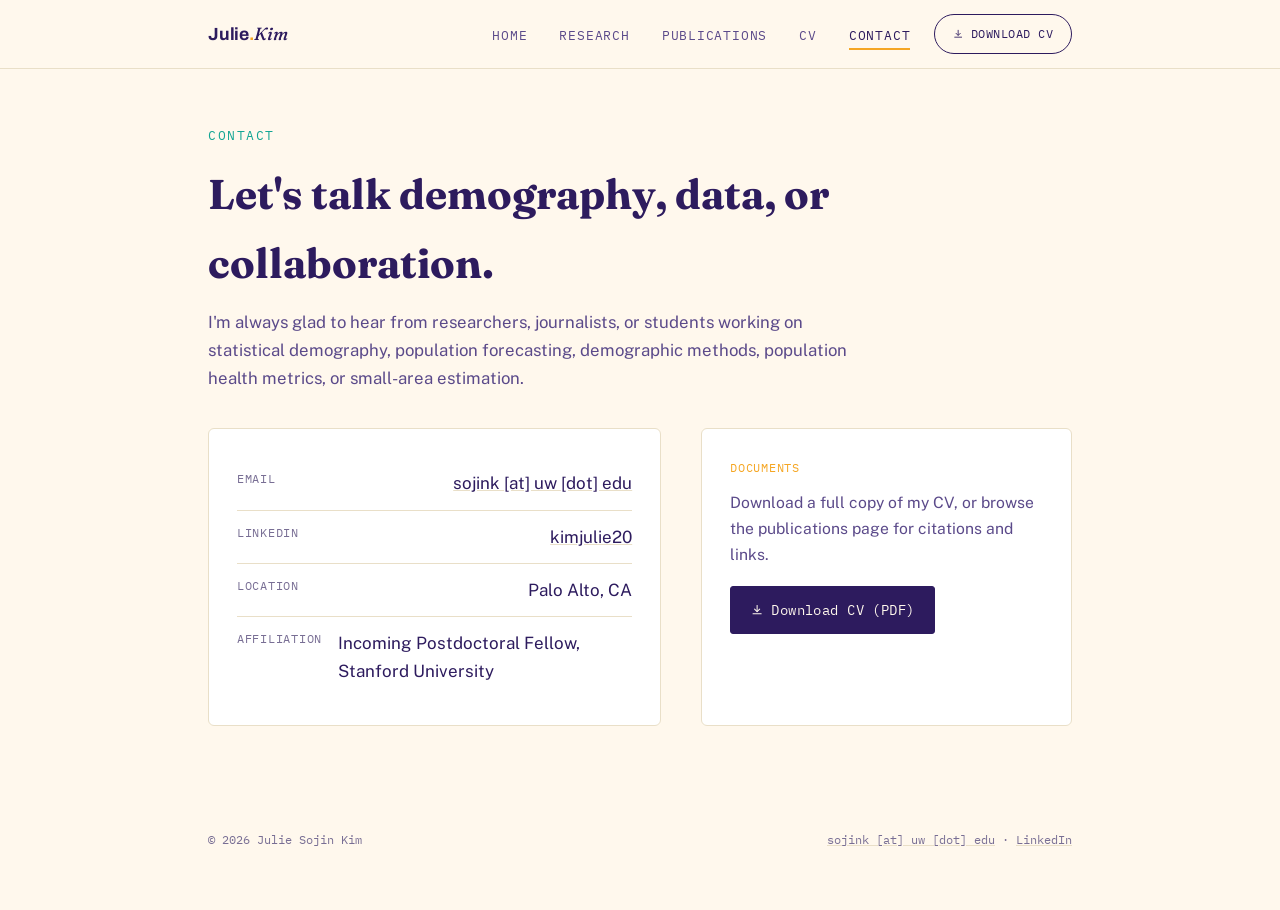
==== commit 9746a54a: "Add research page, cube labels, update location and badge copy" ====
--- a/contact.html
+++ b/contact.html
@@ -21,6 +21,7 @@
       <nav class="main-nav" id="main-nav">
         <ul>
           <li><a href="index.html">Home</a></li>
+          <li><a href="research.html">Research</a></li>
           <li><a href="publications.html">Publications</a></li>
           <li><a href="cv.html">CV</a></li>
           <li><a href="contact.html" aria-current="page">Contact</a></li>
@@ -43,7 +44,7 @@
           <ul class="contact-list">
             <li><span class="label">Email</span><span class="value"><a href="mailto:sojink@uw.edu">sojink [at] uw [dot] edu</a></span></li>
             <li><span class="label">LinkedIn</span><span class="value"><a href="https://www.linkedin.com/in/kimjulie20" target="_blank" rel="noopener">kimjulie20</a></span></li>
-            <li><span class="label">Location</span><span class="value">Seattle, WA</span></li>
+            <li><span class="label">Location</span><span class="value">Palo Alto, CA</span></li>
             <li><span class="label">Affiliation</span><span class="value">Incoming Postdoctoral Fellow, Stanford University</span></li>
           </ul>
         </div>
--- a/assets/css/style.css
+++ b/assets/css/style.css
@@ -73,7 +73,7 @@
   position: sticky;
   top: 0;
   z-index: 40;
-  background: rgba(241,238,230,0.92);
+  background: rgba(255,248,237,0.92);
   backdrop-filter: saturate(140%) blur(6px);
   border-bottom: 1px solid var(--line);
 }
@@ -222,14 +222,25 @@
   position: absolute;
   width: 150px;
   height: 150px;
-  border: 1px solid rgba(22,35,63,0.3);
+  border: 1px solid rgba(45,27,94,0.3);
   background-color: var(--paper-raise);
   display: flex;
+  flex-direction: column;
   align-items: center;
   justify-content: center;
-  padding: 14px;
-}
-.cube-face svg { width: 100%; height: 100%; }
+  padding: 10px 10px 8px;
+}
+.cube-face svg { width: 100%; flex: 1 1 auto; min-height: 0; }
+.cube-face-label {
+  flex: none;
+  margin-top: 4px;
+  font-family: var(--font-mono);
+  font-size: 0.56rem;
+  letter-spacing: 0.02em;
+  text-align: center;
+  color: var(--muted);
+  line-height: 1.2;
+}
 .cube-face.front  { background-color: var(--paper-raise); transform: translateZ(75px); }
 .cube-face.back   { background-color: var(--paper-raise); transform: rotateY(180deg) translateZ(75px); }
 .cube-face.right  { background-color: var(--paper-raise); transform: rotateY(90deg) translateZ(75px); }
@@ -530,7 +541,7 @@
   font-family: var(--font-mono);
   font-size: 0.92rem;
   padding: 10px 0;
-  border-bottom: 1px solid rgba(241,238,230,0.16);
+  border-bottom: 1px solid rgba(255,248,237,0.16);
 }
 .cta-contact-list li a:hover .cta-icon { background: var(--gold); color: var(--ink); transform: rotate(-6deg) scale(1.08); }
 .cta-icon {
@@ -538,7 +549,7 @@
   width: 34px;
   height: 34px;
   border-radius: 8px;
-  background: rgba(241,238,230,0.12);
+  background: rgba(255,248,237,0.12);
   display: flex;
   align-items: center;
   justify-content: center;
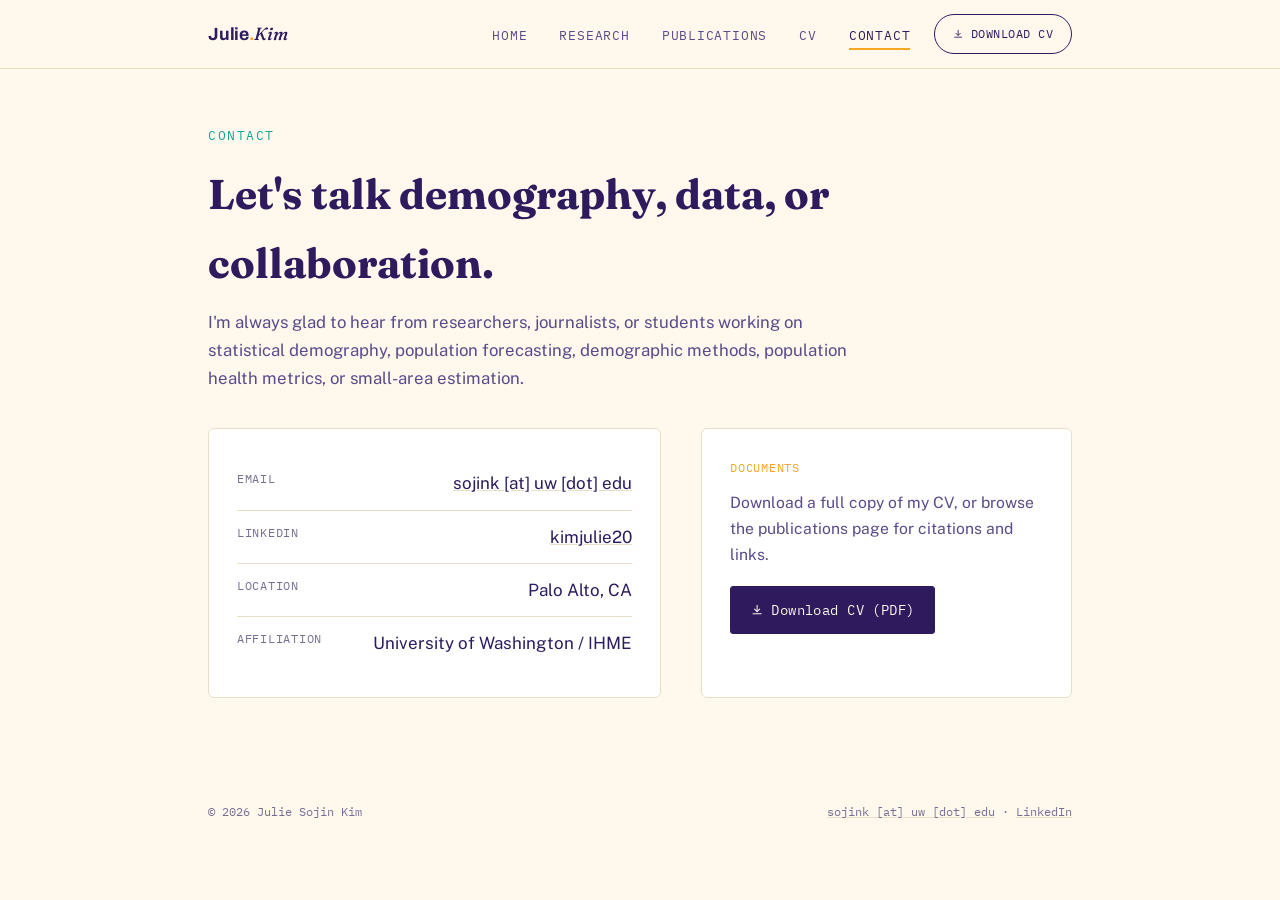
==== commit 252b1fca: "Add research page, cube labels, update location and badge copy" ====
--- a/contact.html
+++ b/contact.html
@@ -45,7 +45,7 @@
             <li><span class="label">Email</span><span class="value"><a href="mailto:sojink@uw.edu">sojink [at] uw [dot] edu</a></span></li>
             <li><span class="label">LinkedIn</span><span class="value"><a href="https://www.linkedin.com/in/kimjulie20" target="_blank" rel="noopener">kimjulie20</a></span></li>
             <li><span class="label">Location</span><span class="value">Palo Alto, CA</span></li>
-            <li><span class="label">Affiliation</span><span class="value">Incoming Postdoctoral Fellow, Stanford University</span></li>
+            <li><span class="label">Affiliation</span><span class="value">University of Washington / IHME</span></li>
           </ul>
         </div>
         <div class="contact-card">
--- a/assets/css/style.css
+++ b/assets/css/style.css
@@ -250,11 +250,11 @@
 
 .drag-arrow {
   position: absolute;
-  top: -46px;
+  top: -32px;
   left: 50%;
-  margin-left: 30px;
-  width: 54px;
-  height: 54px;
+  margin-left: 22px;
+  width: 36px;
+  height: 36px;
   color: var(--muted);
   opacity: 0.75;
   pointer-events: none;
@@ -266,13 +266,13 @@
 }
 
 .cube-caption {
-  margin-top: 18px;
-  font-family: var(--font-mono);
-  font-size: 0.78rem;
+  margin-top: 14px;
+  font-family: var(--font-mono);
+  font-size: 0.64rem;
   color: var(--muted);
   text-align: center;
   background: var(--paper);
-  padding: 4px 10px;
+  padding: 3px 8px;
   border-radius: 4px;
 }
 .cube-caption em { font-style: italic; color: var(--gold); }
